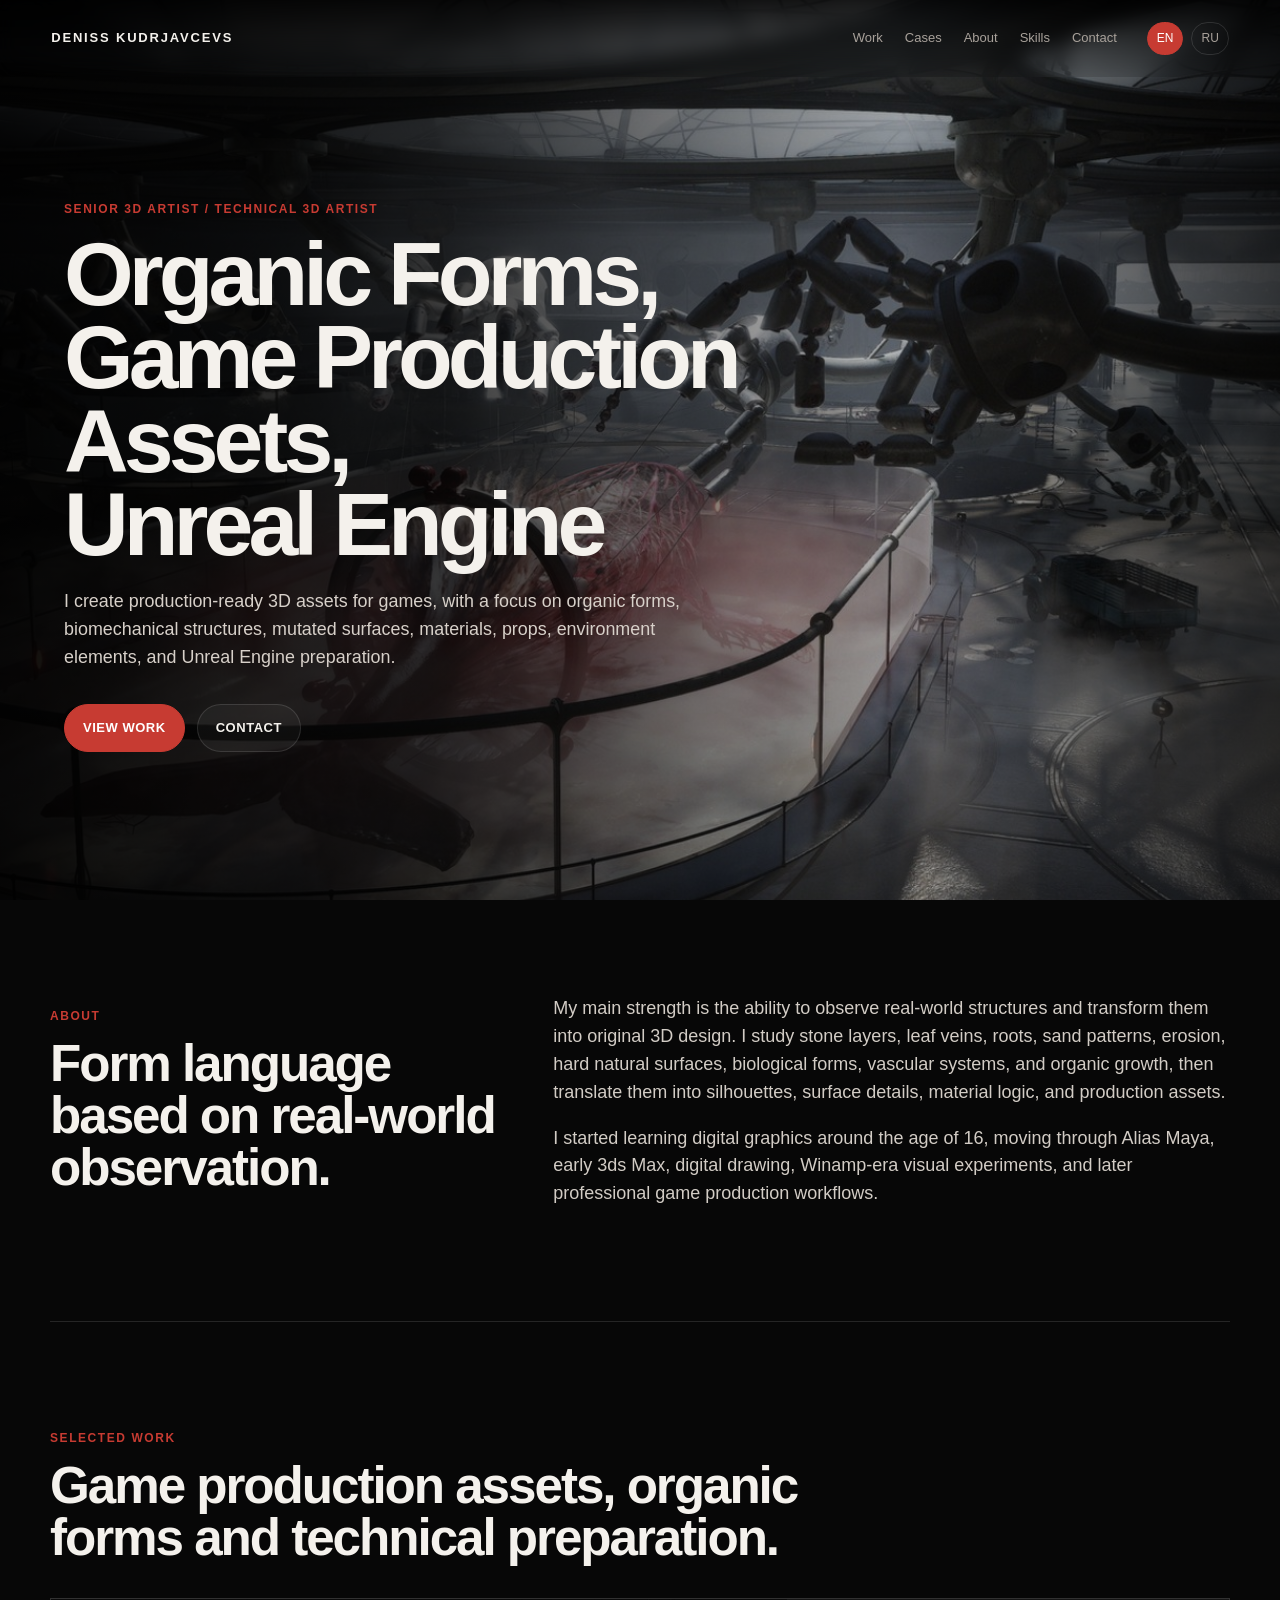
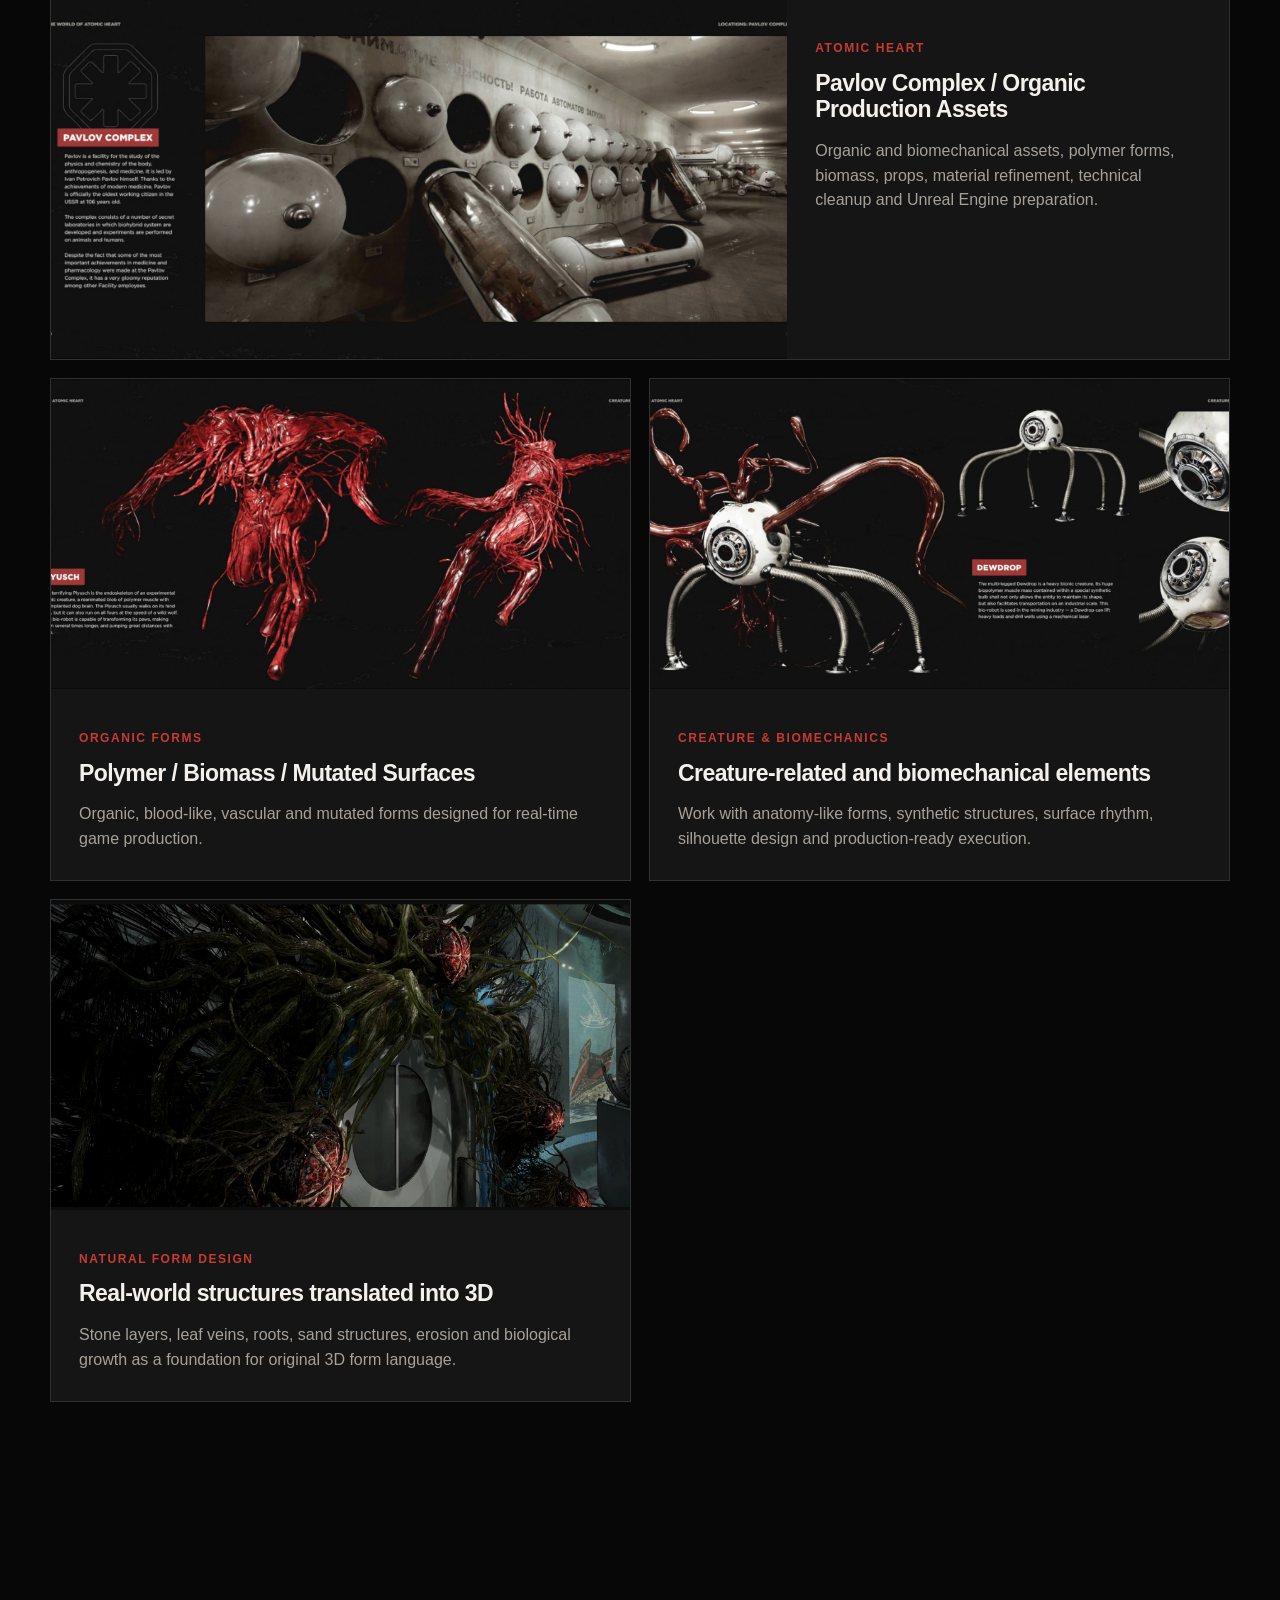
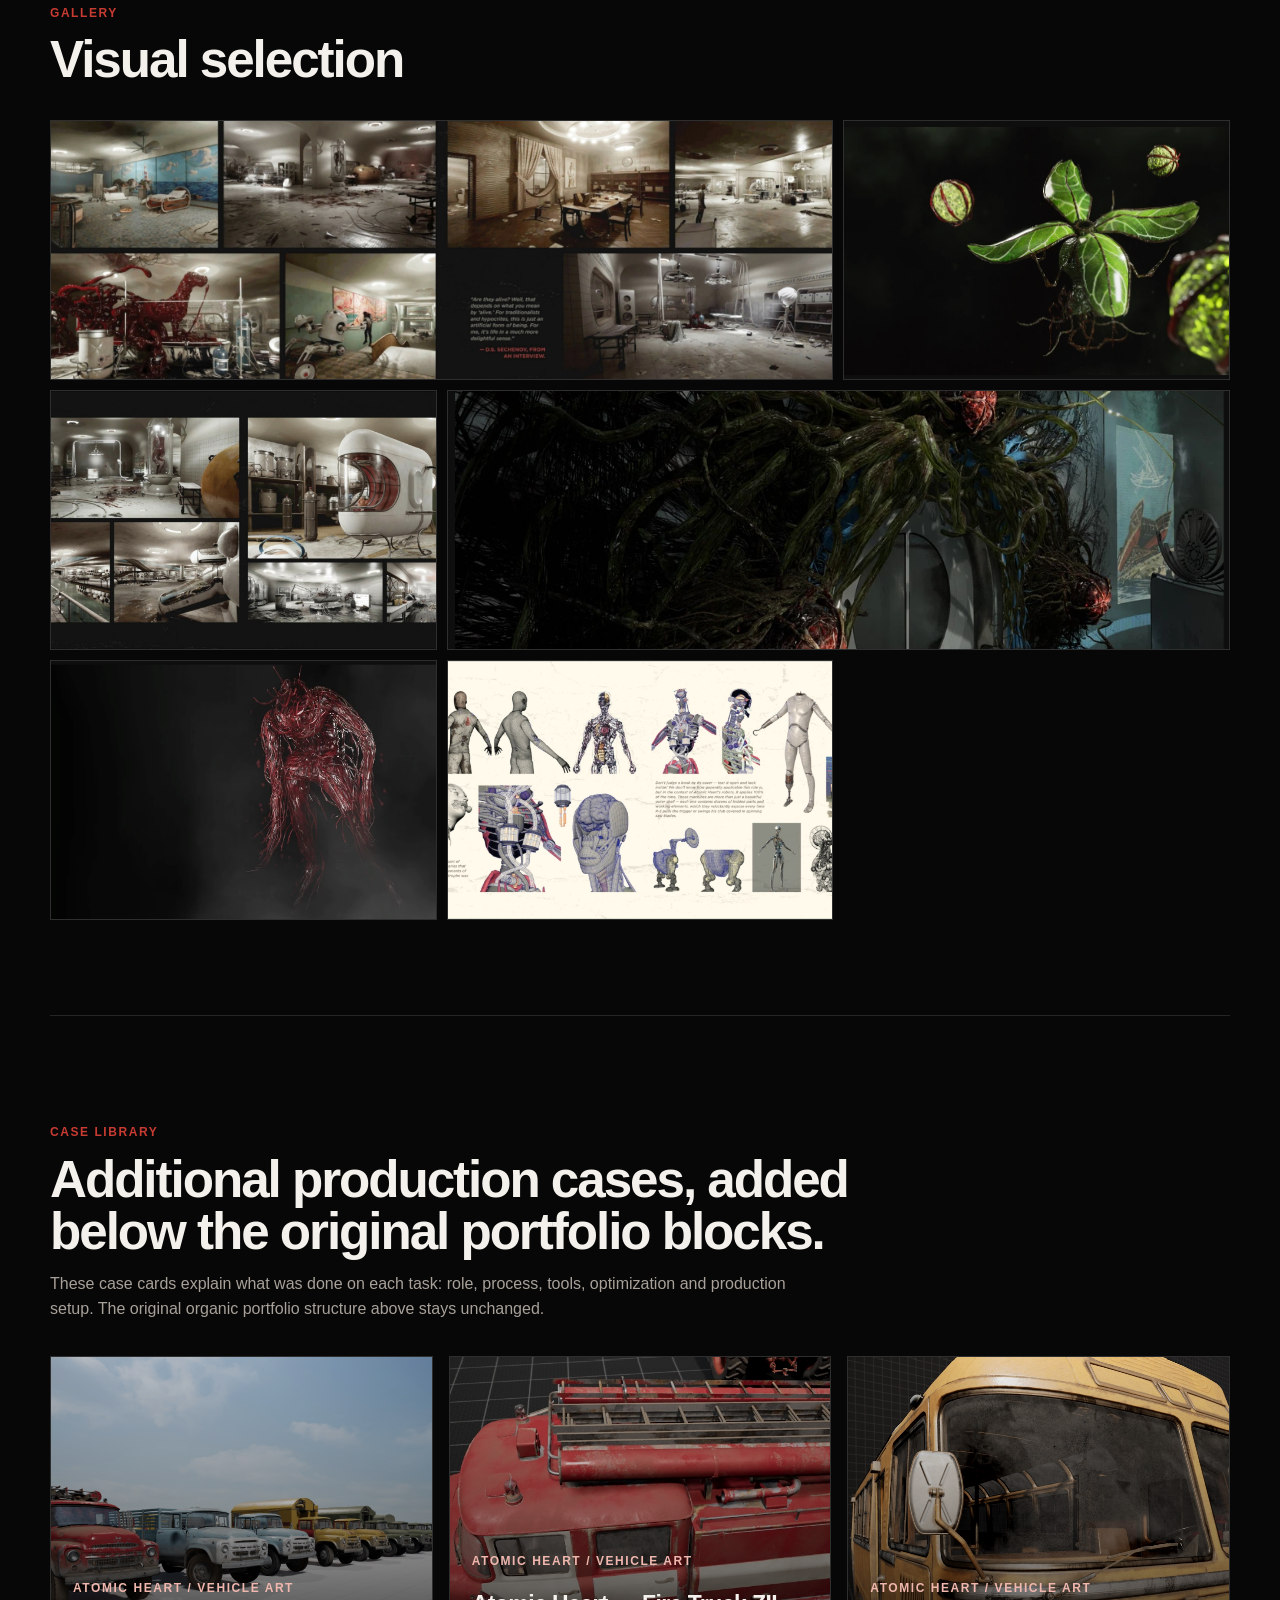
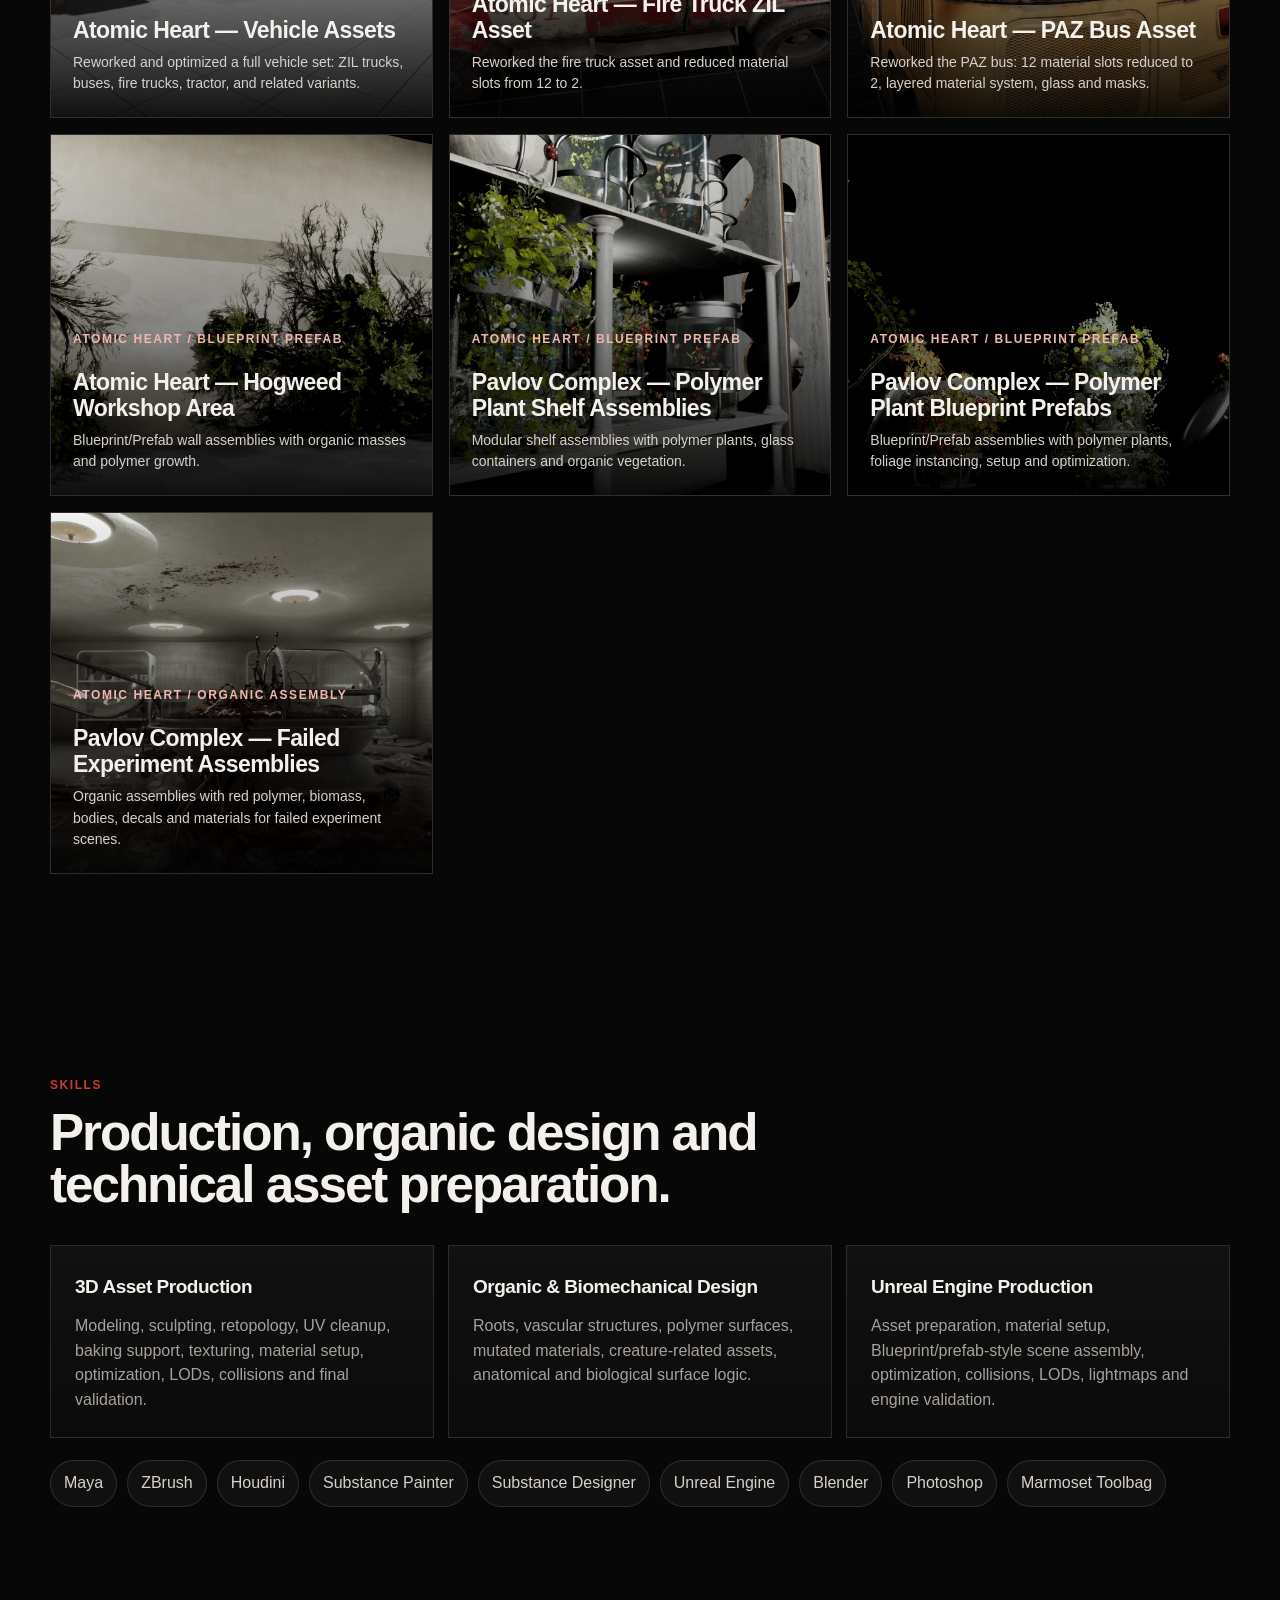
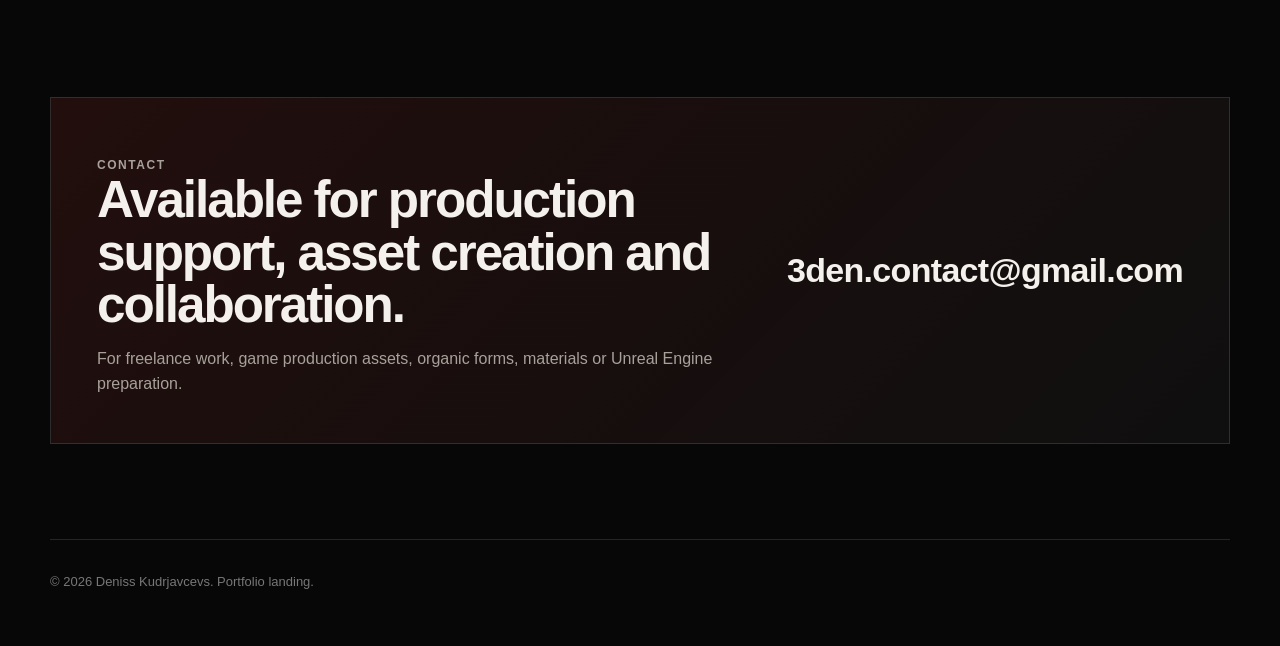
==== en.html @ f6b72273 "deniss-portfolio v2" ====
<!DOCTYPE html>
<html lang="en">
<head>
  <meta charset="UTF-8" />
  <meta name="viewport" content="width=device-width, initial-scale=1.0" />
  <title>Deniss Kudrjavcevs — 3D Artist Portfolio</title>
  <meta name="description" content="Senior 3D Artist / Technical 3D Artist portfolio. Organic forms, game production assets, Unreal Engine, materials and optimization." />
  <link rel="stylesheet" href="style.css" />
</head>
<body>
  <header class="site-header">
    <a class="logo" href="en.html">DENISS KUDRJAVCEVS</a>
    <nav class="nav">
      <a href="#work">Work</a>
      <a href="#cases">Cases</a>
      <a href="#about">About</a>
      <a href="#skills">Skills</a>
      <a href="#contact">Contact</a>
      <div class="lang-switch">
        <a class="active" href="en.html">EN</a>
        <a href="ru.html">RU</a>
      </div>
    </nav>
  </header>

  <main>
    <section class="hero">
      <div class="hero-bg"></div>
      <div class="hero-content">
        <p class="eyebrow">Senior 3D Artist / Technical 3D Artist</p>
        <h1>Organic Forms,<br>Game Production Assets,<br>Unreal Engine</h1>
        <p class="hero-text">I create production-ready 3D assets for games, with a focus on organic forms, biomechanical structures, mutated surfaces, materials, props, environment elements, and Unreal Engine preparation.</p>
        <div class="hero-buttons">
          <a class="button primary" href="#work">View Work</a>
          <a class="button secondary" href="mailto:3den.contact@gmail.com">Contact</a>
        </div>
      </div>
    </section>

    <section id="about" class="section about-grid">
      <div>
        <p class="section-label">About</p>
        <h2>Form language based on real-world observation.</h2>
      </div>
      <div class="text-block">
        <p>My main strength is the ability to observe real-world structures and transform them into original 3D design. I study stone layers, leaf veins, roots, sand patterns, erosion, hard natural surfaces, biological forms, vascular systems, and organic growth, then translate them into silhouettes, surface details, material logic, and production assets.</p>
        <p>I started learning digital graphics around the age of 16, moving through Alias Maya, early 3ds Max, digital drawing, Winamp-era visual experiments, and later professional game production workflows.</p>
      </div>
    </section>

    <section id="work" class="section">
      <div class="section-heading">
        <p class="section-label">Selected Work</p>
        <h2>Game production assets, organic forms and technical preparation.</h2>
      </div>
      <div class="work-grid">
        <article class="work-card large">
          <div class="work-image image-atomic"></div>
          <div class="work-info">
            <p class="tag">Atomic Heart</p>
            <h3>Pavlov Complex / Organic Production Assets</h3>
            <p>Organic and biomechanical assets, polymer forms, biomass, props, material refinement, technical cleanup and Unreal Engine preparation.</p>
          </div>
        </article>
        <article class="work-card">
          <div class="work-image image-organic"></div>
          <div class="work-info">
            <p class="tag">Organic Forms</p>
            <h3>Polymer / Biomass / Mutated Surfaces</h3>
            <p>Organic, blood-like, vascular and mutated forms designed for real-time game production.</p>
          </div>
        </article>
        <article class="work-card">
          <div class="work-image image-creature"></div>
          <div class="work-info">
            <p class="tag">Creature & Biomechanics</p>
            <h3>Creature-related and biomechanical elements</h3>
            <p>Work with anatomy-like forms, synthetic structures, surface rhythm, silhouette design and production-ready execution.</p>
          </div>
        </article>
        <article class="work-card">
          <div class="work-image image-natural"></div>
          <div class="work-info">
            <p class="tag">Natural Form Design</p>
            <h3>Real-world structures translated into 3D</h3>
            <p>Stone layers, leaf veins, roots, sand structures, erosion and biological growth as a foundation for original 3D form language.</p>
          </div>
        </article>
      </div>
    </section>

    <section class="section">
      <div class="section-heading">
        <p class="section-label">Gallery</p>
        <h2>Visual selection</h2>
      </div>
      <div class="gallery">
        <img class="wide" src="assets/images/atomic-heart/pavlov_02.jpg" alt="Pavlov Complex environment">
        <img src="assets/images/organic/leaf_form_01.png" alt="Leaf-inspired organic form">
        <img src="assets/images/atomic-heart/pavlov_03.jpg" alt="Pavlov Complex production environment">
        <img class="wide" src="assets/images/organic/root_wall_01.png" alt="Organic root structure">
        <img src="assets/images/organic/plyusch_mist_01.png" alt="Polymer creature form">
        <img src="assets/images/creatures/robot_anatomy_01.jpg" alt="Robot anatomy production reference">
      </div>
    </section>


    <section id="cases" class="section case-library-section">
      <div class="section-heading">
        <p class="section-label">Case Library</p>
        <h2>Additional production cases, added below the original portfolio blocks.</h2>
        <p class="section-note">These case cards explain what was done on each task: role, process, tools, optimization and production setup. The original organic portfolio structure above stays unchanged.</p>
      </div>
      <div class="case-grid" data-case-grid></div>
    </section>

    <section id="skills" class="section">
      <div class="section-heading">
        <p class="section-label">Skills</p>
        <h2>Production, organic design and technical asset preparation.</h2>
      </div>
      <div class="skills-grid">
        <div class="skill-card"><h3>3D Asset Production</h3><p>Modeling, sculpting, retopology, UV cleanup, baking support, texturing, material setup, optimization, LODs, collisions and final validation.</p></div>
        <div class="skill-card"><h3>Organic & Biomechanical Design</h3><p>Roots, vascular structures, polymer surfaces, mutated materials, creature-related assets, anatomical and biological surface logic.</p></div>
        <div class="skill-card"><h3>Unreal Engine Production</h3><p>Asset preparation, material setup, Blueprint/prefab-style scene assembly, optimization, collisions, LODs, lightmaps and engine validation.</p></div>
      </div>
      <div class="tools-line">
        <span>Maya</span><span>ZBrush</span><span>Houdini</span><span>Substance Painter</span><span>Substance Designer</span><span>Unreal Engine</span><span>Blender</span><span>Photoshop</span><span>Marmoset Toolbag</span>
      </div>
    </section>

    <section id="contact" class="section">
      <div class="contact">
        <div>
          <p class="section-label">Contact</p>
          <h2>Available for production support, asset creation and collaboration.</h2>
          <p>For freelance work, game production assets, organic forms, materials or Unreal Engine preparation.</p>
        </div>
        <a class="email" href="mailto:3den.contact@gmail.com">3den.contact@gmail.com</a>
      </div>
    </section>
  </main>


  <div class="case-modal" data-case-modal aria-hidden="true">
    <div class="case-modal-backdrop" data-close-modal></div>
    <article class="case-modal-panel" role="dialog" aria-modal="true">
      <button class="case-modal-close" type="button" data-close-modal>×</button>
      <div class="case-modal-content" data-case-modal-content></div>
    </article>
  </div>

  <footer class="footer">© <span data-year></span> Deniss Kudrjavcevs. Portfolio landing.</footer>
  <script src="data/cases.en.js"></script>
  <script src="script.js"></script>
</body>
</html>
---- style.css ----
:root {
  --bg: #070707;
  --bg-soft: #101010;
  --panel: #151515;
  --line: rgba(255,255,255,0.12);
  --text: #f4f1ec;
  --muted: #a8a19a;
  --accent: #c73b32;
  --accent-soft: rgba(199,59,50,0.14);
  --max: 1180px;
}

* { box-sizing: border-box; }
html { scroll-behavior: smooth; }
body {
  margin: 0;
  font-family: Inter, Arial, Helvetica, sans-serif;
  background: var(--bg);
  color: var(--text);
  line-height: 1.55;
}
body::before {
  content: "";
  position: fixed;
  inset: 0;
  pointer-events: none;
  opacity: .08;
  background:
    radial-gradient(circle at 20% 15%, rgba(255,255,255,.18), transparent 18%),
    linear-gradient(135deg, transparent 0 45%, rgba(255,255,255,.08) 46%, transparent 47% 100%);
  mix-blend-mode: screen;
}
a { color: inherit; text-decoration: none; }
img { max-width: 100%; display: block; }

.site-header {
  position: fixed;
  top: 0;
  left: 0;
  right: 0;
  z-index: 50;
  display: flex;
  align-items: center;
  justify-content: space-between;
  padding: 22px clamp(18px, 4vw, 54px);
  background: linear-gradient(to bottom, rgba(0,0,0,.85), rgba(0,0,0,.15));
  backdrop-filter: blur(10px);
}
.logo {
  font-size: 13px;
  font-weight: 800;
  letter-spacing: .14em;
  text-transform: uppercase;
}
.nav { display: flex; gap: 22px; align-items: center; }
.nav a {
  font-size: 13px;
  color: var(--muted);
  transition: color .2s ease;
}
.nav a:hover, .nav a.active { color: var(--text); }
.lang-switch { display: flex; gap: 8px; margin-left: 8px; }
.lang-switch a {
  border: 1px solid var(--line);
  padding: 6px 9px;
  border-radius: 999px;
  color: var(--muted);
  font-size: 12px;
}
.lang-switch a.active { background: var(--accent); color: white; border-color: var(--accent); }

.hero {
  min-height: 100vh;
  position: relative;
  display: flex;
  align-items: center;
  overflow: hidden;
  padding: 130px clamp(18px, 5vw, 70px) 90px;
}
.hero-bg {
  position: absolute;
  inset: 0;
  background:
    linear-gradient(90deg, rgba(0,0,0,.93) 0%, rgba(0,0,0,.78) 34%, rgba(0,0,0,.25) 70%, rgba(0,0,0,.75) 100%),
    url('assets/images/hero/hero_whale.jpg') center / cover no-repeat;
  transform: scale(1.02);
}
.hero-content {
  position: relative;
  z-index: 2;
  width: min(780px, 100%);
}
.eyebrow, .section-label, .tag {
  color: var(--accent);
  text-transform: uppercase;
  letter-spacing: .13em;
  font-size: 12px;
  font-weight: 800;
}
h1 {
  margin: 14px 0 22px;
  font-size: clamp(42px, 7vw, 92px);
  line-height: .93;
  letter-spacing: -.055em;
}
h2 {
  margin: 0;
  font-size: clamp(30px, 4vw, 58px);
  line-height: 1.02;
  letter-spacing: -.04em;
}
h3 {
  margin: 6px 0 12px;
  font-size: 23px;
  line-height: 1.15;
  letter-spacing: -.025em;
}
.hero-text {
  max-width: 650px;
  font-size: clamp(16px, 1.4vw, 20px);
  color: #d7d0c9;
}
.hero-buttons { display: flex; gap: 12px; flex-wrap: wrap; margin-top: 32px; }
.button {
  display: inline-flex;
  align-items: center;
  justify-content: center;
  padding: 13px 18px;
  border-radius: 999px;
  border: 1px solid var(--line);
  font-weight: 800;
  font-size: 13px;
  letter-spacing: .04em;
  text-transform: uppercase;
}
.button.primary { background: var(--accent); border-color: var(--accent); color: #fff; }
.button.secondary { background: rgba(255,255,255,.04); color: var(--text); }

.section {
  width: min(var(--max), calc(100% - 36px));
  margin: 0 auto;
  padding: 95px 0;
}
.about-grid {
  display: grid;
  grid-template-columns: .8fr 1.2fr;
  gap: 52px;
  border-bottom: 1px solid var(--line);
}
.text-block p { margin-top: 0; color: #d2ccc5; font-size: 18px; }
.section-heading { margin-bottom: 34px; max-width: 860px; }

.work-grid {
  display: grid;
  grid-template-columns: repeat(2, minmax(0, 1fr));
  gap: 18px;
}
.work-card {
  background: var(--panel);
  border: 1px solid var(--line);
  overflow: hidden;
  min-height: 100%;
}
.work-card.large { grid-column: span 2; display: grid; grid-template-columns: 1.25fr .75fr; }
.work-image {
  min-height: 360px;
  background-size: cover;
  background-position: center;
  filter: saturate(.95) contrast(1.02);
}
.work-card:not(.large) .work-image { min-height: 310px; }
.work-info { padding: 28px; }
.work-info p:not(.tag) { color: var(--muted); margin-bottom: 0; }
.image-atomic { background-image: url('assets/images/atomic-heart/pavlov_01.jpg'); }
.image-organic { background-image: url('assets/images/organic/plyusch_render_01.jpg'); }
.image-creature { background-image: url('assets/images/creatures/dewdrop_01.jpg'); }
.image-natural { background-image: url('assets/images/organic/root_wall_01.png'); }

.gallery {
  display: grid;
  grid-template-columns: repeat(3, 1fr);
  gap: 10px;
}
.gallery img {
  width: 100%;
  height: 260px;
  object-fit: cover;
  background: #111;
  border: 1px solid var(--line);
}
.gallery img.wide { grid-column: span 2; }

.skills-grid {
  display: grid;
  grid-template-columns: repeat(3, 1fr);
  gap: 14px;
}
.skill-card {
  border: 1px solid var(--line);
  background: linear-gradient(180deg, rgba(255,255,255,.04), rgba(255,255,255,.015));
  padding: 24px;
}
.skill-card h3 { font-size: 19px; }
.skill-card p { color: var(--muted); margin-bottom: 0; }
.tools-line {
  display: flex;
  flex-wrap: wrap;
  gap: 10px;
  margin-top: 22px;
}
.tools-line span {
  border: 1px solid var(--line);
  background: var(--bg-soft);
  padding: 10px 13px;
  border-radius: 999px;
  color: #d8d1ca;
}

.contact {
  background: linear-gradient(135deg, var(--accent-soft), rgba(255,255,255,.03));
  border: 1px solid var(--line);
  padding: 46px;
  display: flex;
  justify-content: space-between;
  gap: 24px;
  align-items: center;
}
.contact p { color: var(--muted); margin-bottom: 0; max-width: 620px; }
.email { font-size: clamp(20px, 3vw, 34px); font-weight: 900; letter-spacing: -.02em; }
.footer {
  width: min(var(--max), calc(100% - 36px));
  margin: 0 auto;
  padding: 32px 0 54px;
  color: #777;
  font-size: 13px;
  border-top: 1px solid var(--line);
}

@media (max-width: 860px) {
  .site-header { align-items: flex-start; gap: 16px; flex-direction: column; }
  .nav { gap: 14px; flex-wrap: wrap; }
  .about-grid, .work-card.large, .work-grid, .skills-grid { grid-template-columns: 1fr; }
  .work-card.large { grid-column: auto; }
  .gallery { grid-template-columns: 1fr; }
  .gallery img, .gallery img.wide { grid-column: auto; height: 240px; }
  .contact { flex-direction: column; align-items: flex-start; padding: 28px; }
  .hero { padding-top: 190px; }
}


/* Additive case library: appended below original portfolio blocks */
.section-note {
  color: var(--muted);
  max-width: 760px;
  font-size: 16px;
  margin-top: 14px;
}
.case-library-section {
  border-top: 1px solid var(--line);
}
.case-grid {
  display: grid;
  grid-template-columns: repeat(3, minmax(0, 1fr));
  gap: 16px;
}
.case-card {
  position: relative;
  min-height: 360px;
  border: 1px solid var(--line);
  background: #111;
  overflow: hidden;
  cursor: pointer;
  text-align: left;
  color: var(--text);
  padding: 0;
  font: inherit;
}
.case-card img {
  width: 100%;
  height: 100%;
  min-height: 360px;
  object-fit: cover;
  filter: saturate(.95) contrast(1.04);
  transform: scale(1.01);
  transition: transform .45s ease, filter .45s ease;
}
.case-card:hover img {
  transform: scale(1.06);
  filter: saturate(1.05) contrast(1.08) brightness(.8);
}
.case-card-overlay {
  position: absolute;
  inset: 0;
  display: flex;
  flex-direction: column;
  justify-content: flex-end;
  gap: 8px;
  padding: 22px;
  background: linear-gradient(to top, rgba(0,0,0,.92) 0%, rgba(0,0,0,.45) 42%, rgba(0,0,0,.05) 100%);
}
.case-card .tag { color: #f0b7ae; }
.case-card h3 {
  margin: 0;
  font-size: 23px;
}
.case-card p:not(.tag) {
  margin: 0;
  color: #d8d1ca;
  font-size: 14px;
}
.case-modal {
  position: fixed;
  inset: 0;
  z-index: 100;
  display: none;
}
.case-modal.is-open { display: block; }
.case-modal-backdrop {
  position: absolute;
  inset: 0;
  background: rgba(0,0,0,.78);
  backdrop-filter: blur(8px);
}
.case-modal-panel {
  position: relative;
  width: min(1180px, calc(100% - 28px));
  max-height: calc(100vh - 28px);
  margin: 14px auto;
  overflow: auto;
  border: 1px solid var(--line);
  background: #0b0b0b;
  box-shadow: 0 24px 90px rgba(0,0,0,.65);
}
.case-modal-close {
  position: sticky;
  top: 14px;
  float: right;
  z-index: 3;
  margin: 14px;
  width: 42px;
  height: 42px;
  border-radius: 999px;
  border: 1px solid var(--line);
  background: rgba(0,0,0,.75);
  color: white;
  font-size: 27px;
  cursor: pointer;
}
.case-modal-content { padding: 28px; }
.case-modal-hero {
  display: grid;
  grid-template-columns: 1.15fr .85fr;
  gap: 28px;
  align-items: start;
}
.case-modal-hero img {
  width: 100%;
  min-height: 420px;
  max-height: 620px;
  object-fit: cover;
  border: 1px solid var(--line);
}
.case-modal-text h2 { margin-top: 8px; }
.case-meta {
  margin: 18px 0;
  padding: 16px;
  border: 1px solid var(--line);
  background: rgba(255,255,255,.035);
  color: #d8d1ca;
}
.case-modal-text p { color: #d8d1ca; }
.case-process {
  padding-left: 20px;
  color: #d8d1ca;
}
.case-process li { margin: 7px 0; }
.case-tools {
  display: flex;
  flex-wrap: wrap;
  gap: 8px;
  margin-top: 16px;
}
.case-tools span {
  border: 1px solid var(--line);
  padding: 8px 11px;
  border-radius: 999px;
  background: var(--bg-soft);
  color: #d8d1ca;
  font-size: 13px;
}
.case-modal-gallery {
  display: grid;
  grid-template-columns: repeat(3, 1fr);
  gap: 10px;
  margin-top: 28px;
}
.case-modal-gallery img {
  width: 100%;
  height: 230px;
  object-fit: cover;
  border: 1px solid var(--line);
  background: #111;
}
@media (max-width: 900px) {
  .case-grid { grid-template-columns: 1fr; }
  .case-modal-hero { grid-template-columns: 1fr; }
  .case-modal-gallery { grid-template-columns: 1fr; }
  .case-modal-hero img { min-height: 280px; }
}
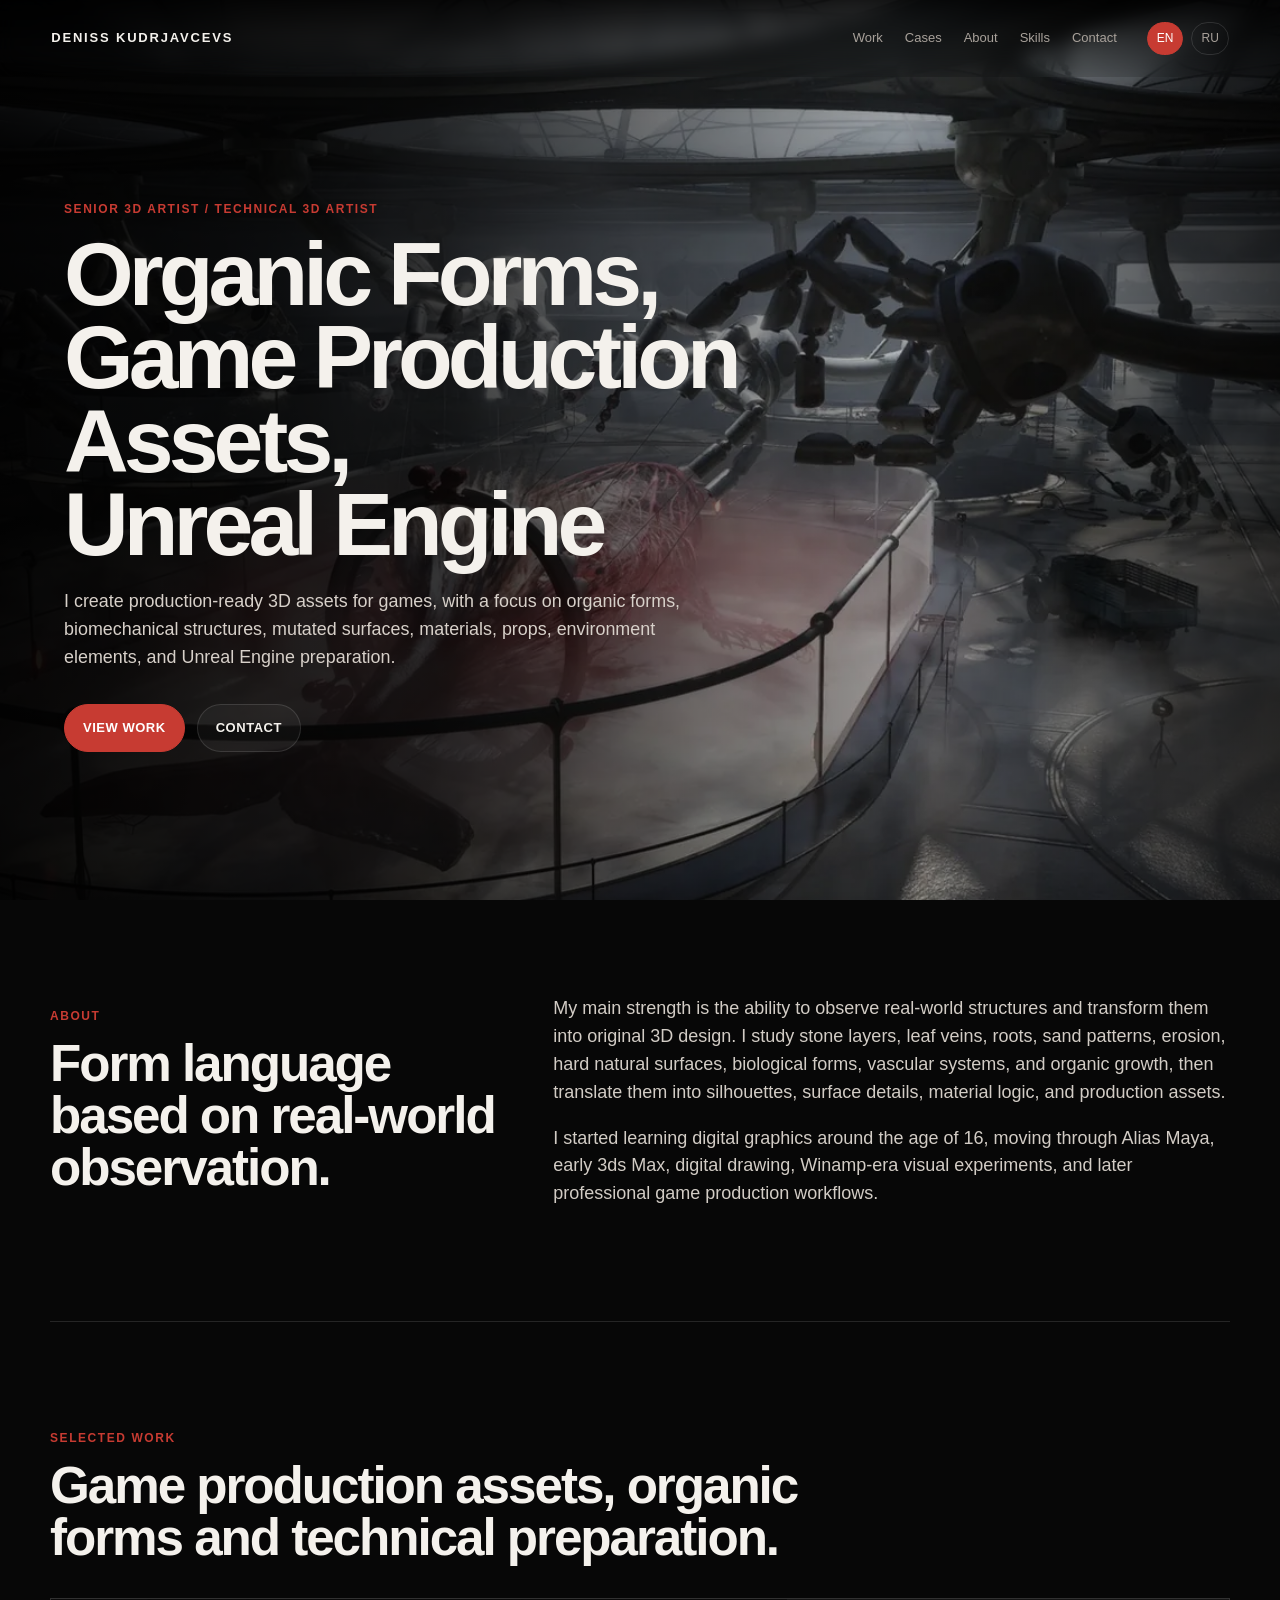
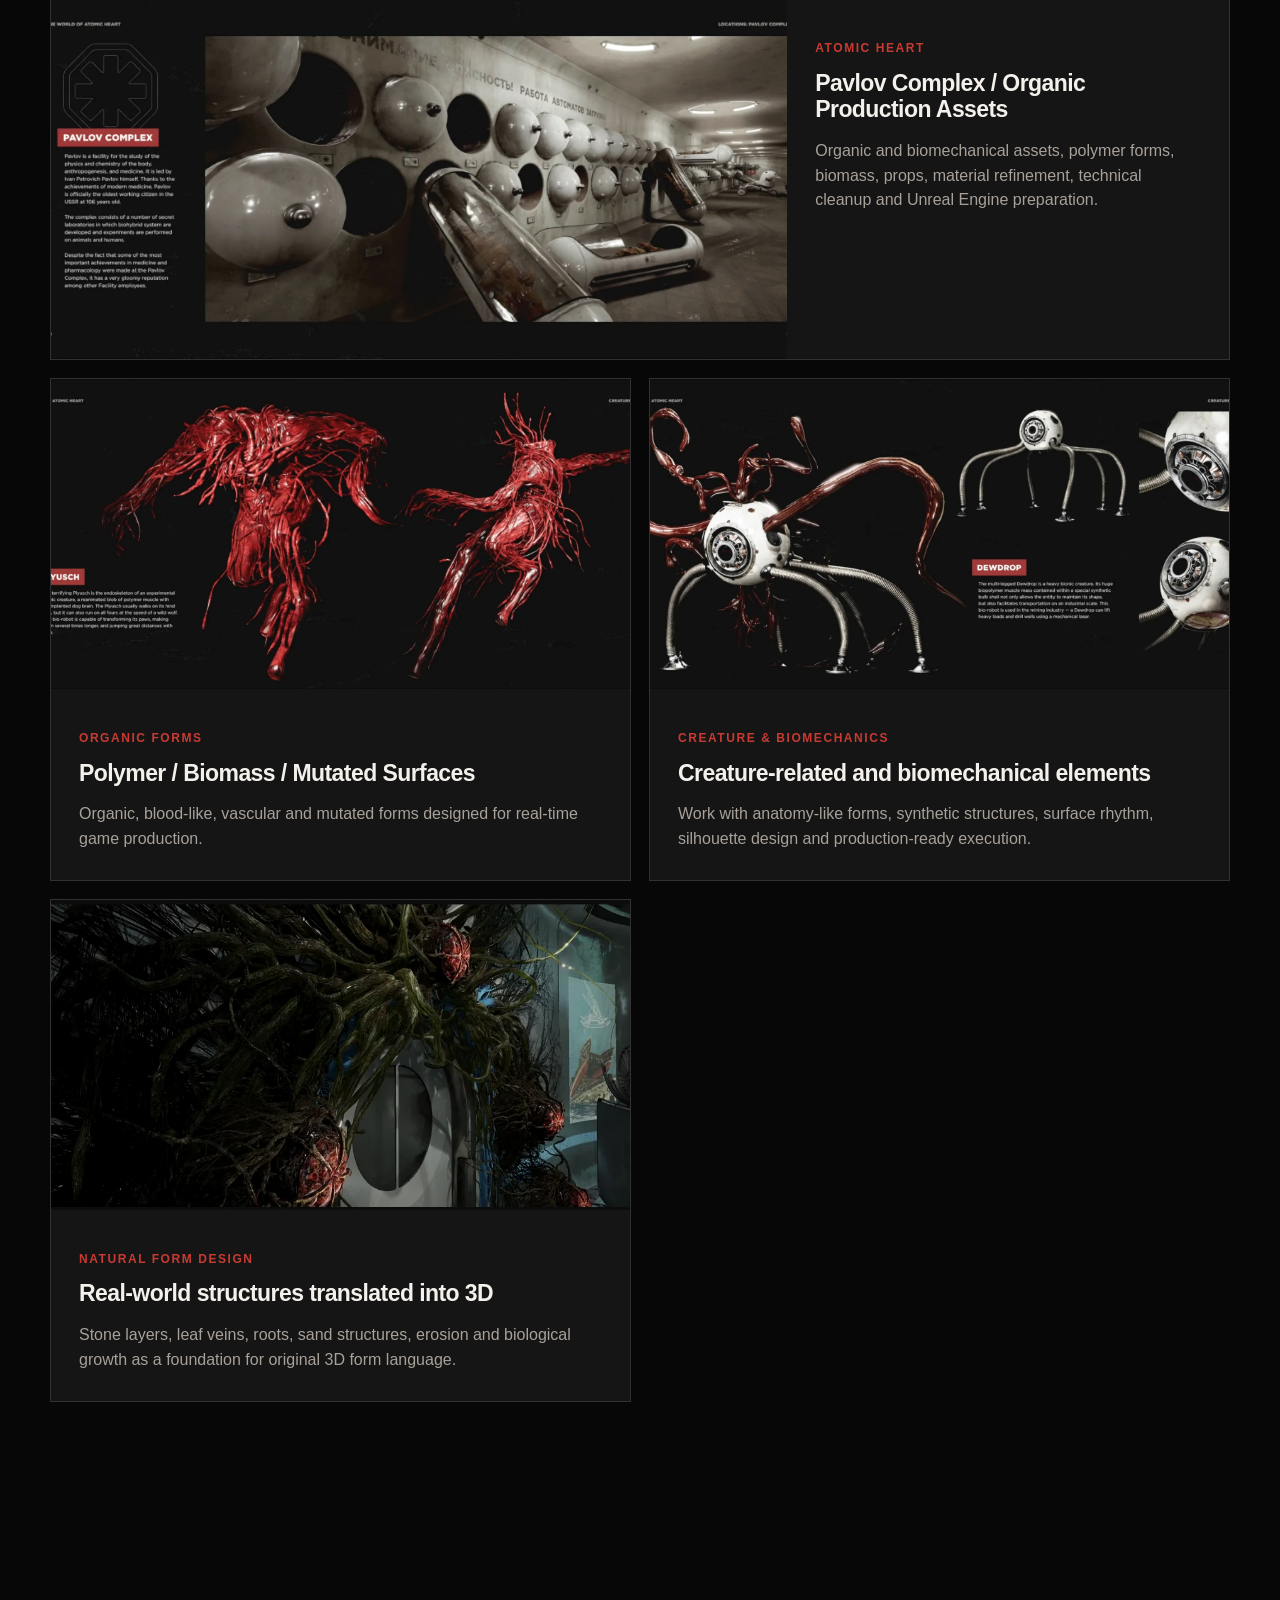
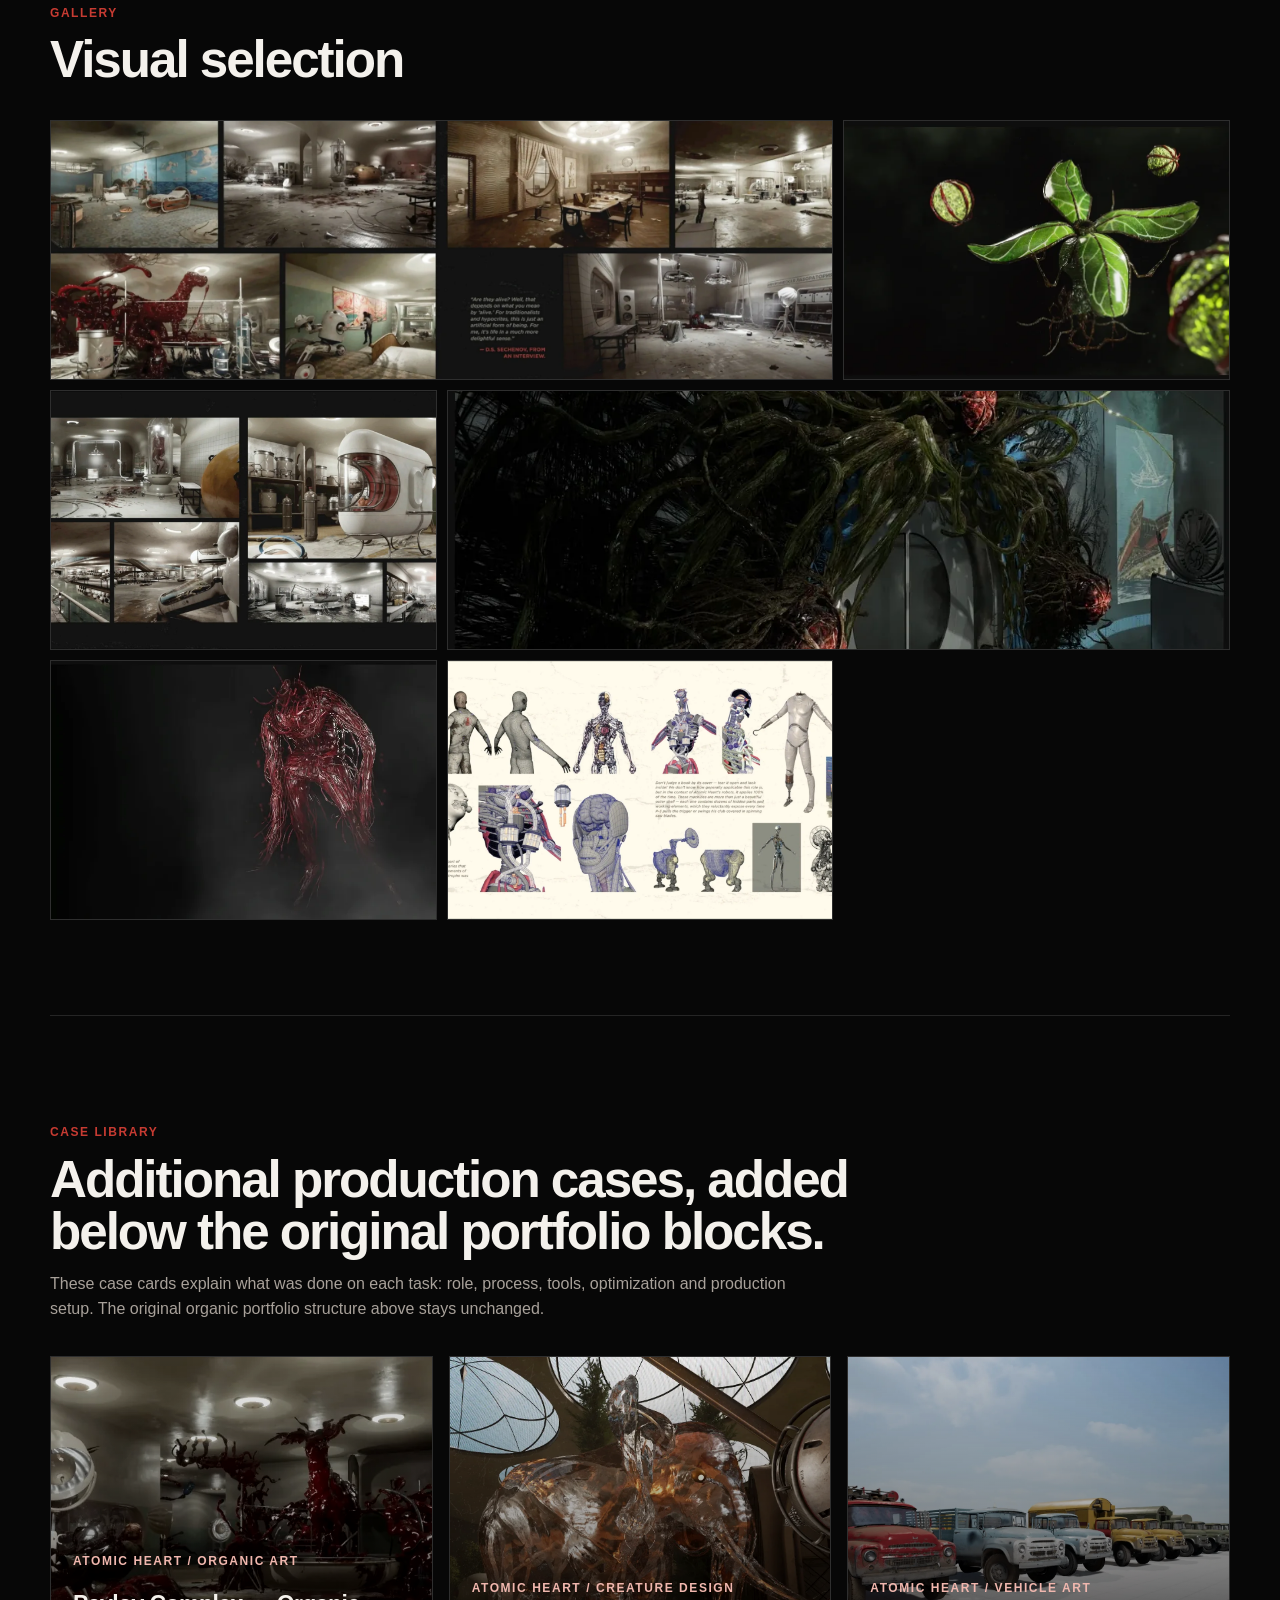
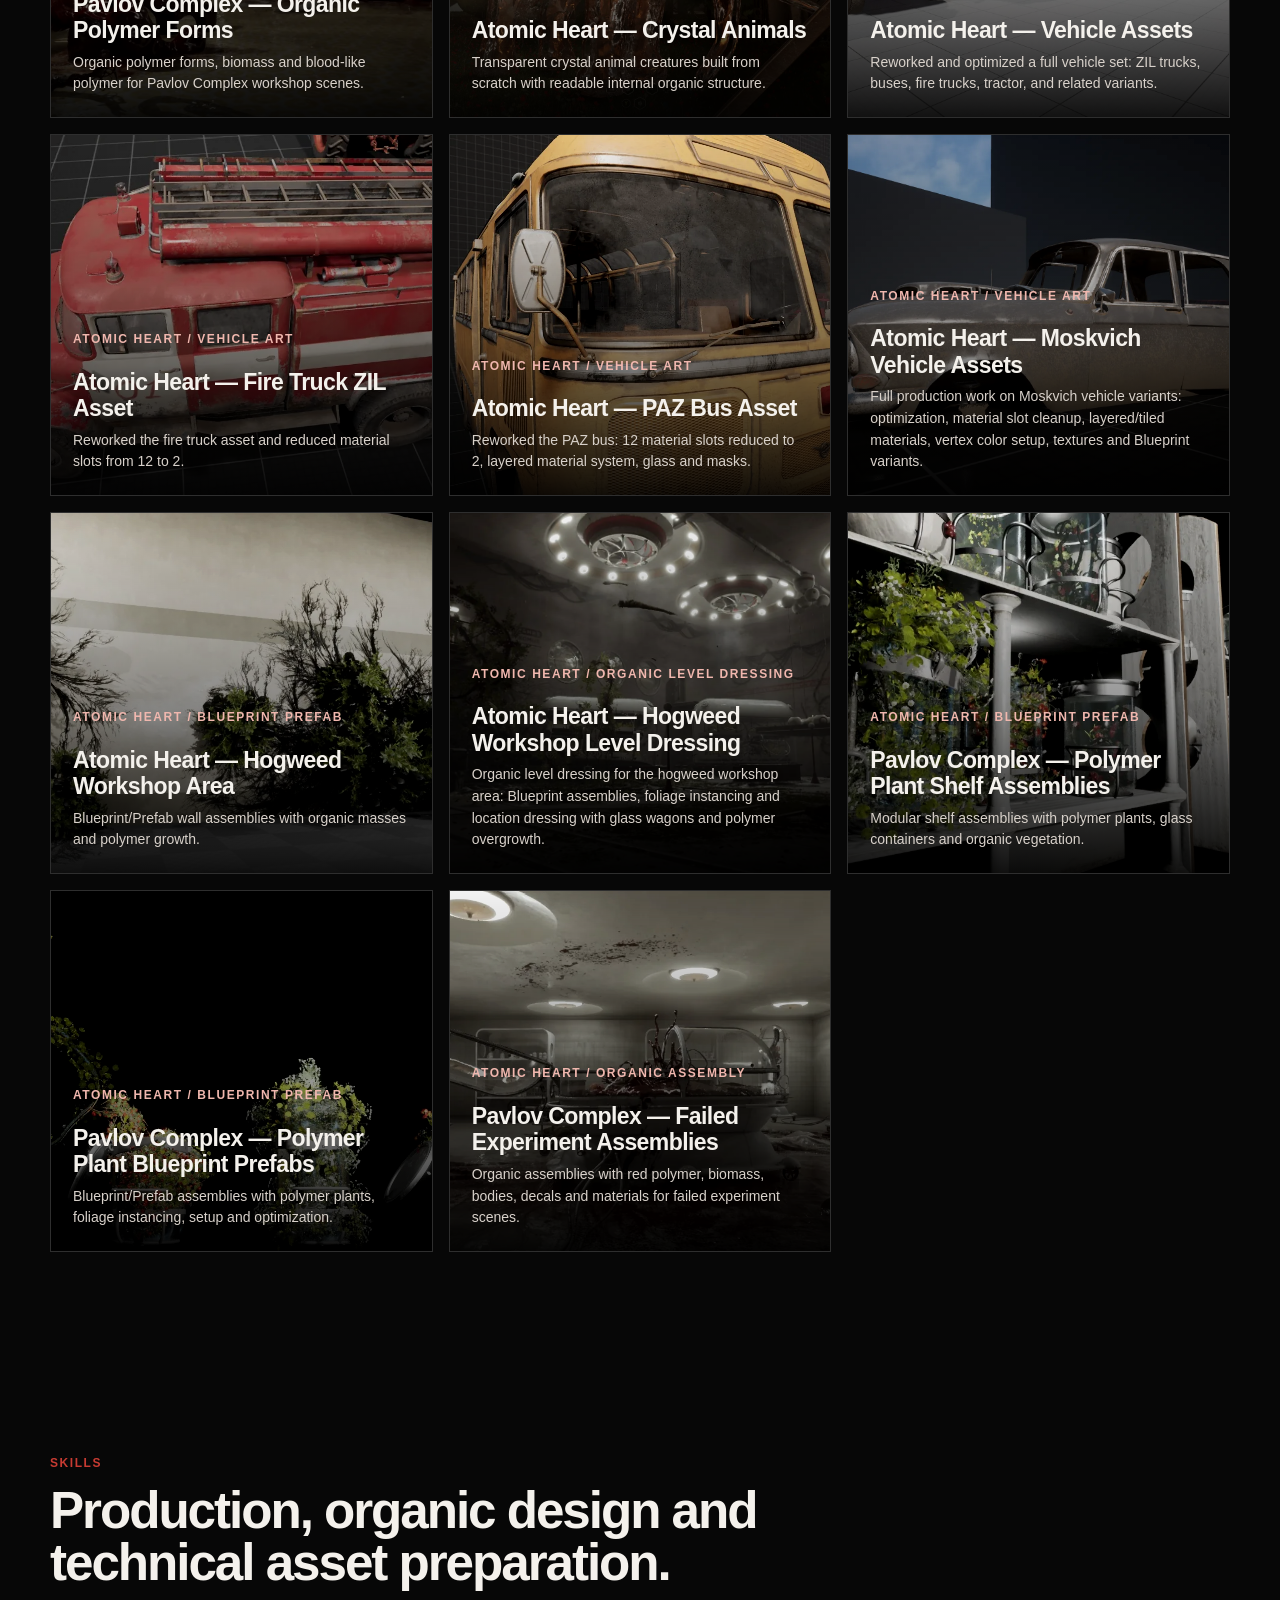
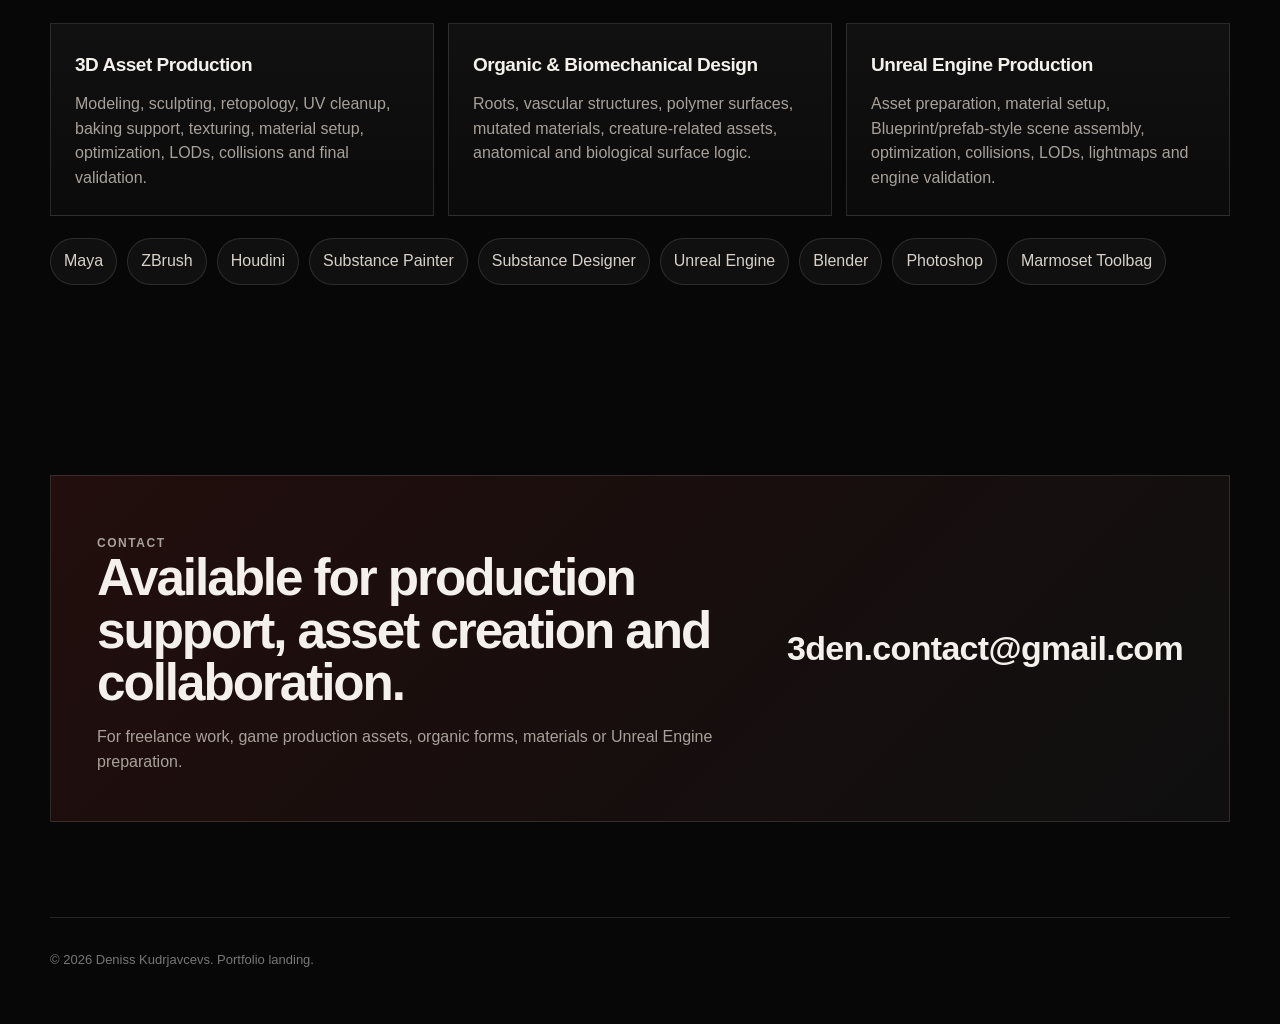
==== commit 617dea93: "Update portfolio v6" ====
--- a/en.html
+++ b/en.html
@@ -2,7 +2,7 @@
 <html lang="en">
 <head>
   <meta charset="UTF-8" />
-  <meta name="viewport" content="width=device-width, initial-scale=1.0" />
+  <meta name="viewport" content="width=device-width, initial-scale=1.0, viewport-fit=cover" />
   <title>Deniss Kudrjavcevs — 3D Artist Portfolio</title>
   <meta name="description" content="Senior 3D Artist / Technical 3D Artist portfolio. Organic forms, game production assets, Unreal Engine, materials and optimization." />
   <link rel="stylesheet" href="style.css" />
@@ -95,12 +95,12 @@
         <h2>Visual selection</h2>
       </div>
       <div class="gallery">
-        <img class="wide" src="assets/images/atomic-heart/pavlov_02.jpg" alt="Pavlov Complex environment">
-        <img src="assets/images/organic/leaf_form_01.png" alt="Leaf-inspired organic form">
-        <img src="assets/images/atomic-heart/pavlov_03.jpg" alt="Pavlov Complex production environment">
-        <img class="wide" src="assets/images/organic/root_wall_01.png" alt="Organic root structure">
-        <img src="assets/images/organic/plyusch_mist_01.png" alt="Polymer creature form">
-        <img src="assets/images/creatures/robot_anatomy_01.jpg" alt="Robot anatomy production reference">
+        <img class="wide" src="assets/images/atomic-heart/pavlov_02.webp" alt="Pavlov Complex environment">
+        <img src="assets/images/organic/leaf_form_01.webp" alt="Leaf-inspired organic form">
+        <img src="assets/images/atomic-heart/pavlov_03.webp" alt="Pavlov Complex production environment">
+        <img class="wide" src="assets/images/organic/root_wall_01.webp" alt="Organic root structure">
+        <img src="assets/images/organic/plyusch_mist_01.webp" alt="Polymer creature form">
+        <img src="assets/images/creatures/robot_anatomy_01.webp" alt="Robot anatomy production reference">
       </div>
     </section>
 
--- a/style.css
+++ b/style.css
@@ -82,7 +82,7 @@
   inset: 0;
   background:
     linear-gradient(90deg, rgba(0,0,0,.93) 0%, rgba(0,0,0,.78) 34%, rgba(0,0,0,.25) 70%, rgba(0,0,0,.75) 100%),
-    url('assets/images/hero/hero_whale.jpg') center / cover no-repeat;
+    url('assets/images/hero/hero_whale.webp') center / cover no-repeat;
   transform: scale(1.02);
 }
 .hero-content {
@@ -171,10 +171,10 @@
 .work-card:not(.large) .work-image { min-height: 310px; }
 .work-info { padding: 28px; }
 .work-info p:not(.tag) { color: var(--muted); margin-bottom: 0; }
-.image-atomic { background-image: url('assets/images/atomic-heart/pavlov_01.jpg'); }
-.image-organic { background-image: url('assets/images/organic/plyusch_render_01.jpg'); }
-.image-creature { background-image: url('assets/images/creatures/dewdrop_01.jpg'); }
-.image-natural { background-image: url('assets/images/organic/root_wall_01.png'); }
+.image-atomic { background-image: url('assets/images/atomic-heart/pavlov_01.webp'); }
+.image-organic { background-image: url('assets/images/organic/plyusch_render_01.webp'); }
+.image-creature { background-image: url('assets/images/creatures/dewdrop_01.webp'); }
+.image-natural { background-image: url('assets/images/organic/root_wall_01.webp'); }
 
 .gallery {
   display: grid;
@@ -407,3 +407,106 @@
   .case-modal-gallery { grid-template-columns: 1fr; }
   .case-modal-hero img { min-height: 280px; }
 }
+
+/* Safe fullscreen image viewer — additive only, keeps original layout and cases intact */
+.case-image-button {
+  display: block;
+  width: 100%;
+  border: 0;
+  padding: 0;
+  margin: 0;
+  background: transparent;
+  cursor: zoom-in;
+  color: inherit;
+}
+.case-image-button img {
+  width: 100%;
+  display: block;
+}
+.case-modal-gallery .case-image-button img {
+  height: 230px;
+  object-fit: cover;
+  border: 1px solid var(--line);
+  background: #111;
+}
+.case-modal-hero .case-image-button img {
+  min-height: 420px;
+  max-height: 620px;
+  object-fit: cover;
+  border: 1px solid var(--line);
+}
+.image-viewer {
+  position: fixed;
+  inset: 0;
+  z-index: 300;
+  display: none;
+  align-items: center;
+  justify-content: center;
+  width: 100vw;
+  height: 100vh;
+  height: 100dvh;
+  padding: max(14px, env(safe-area-inset-top)) max(14px, env(safe-area-inset-right)) max(14px, env(safe-area-inset-bottom)) max(14px, env(safe-area-inset-left));
+  overflow: hidden;
+}
+.image-viewer.is-open { display: flex; }
+.image-viewer-backdrop {
+  position: absolute;
+  inset: 0;
+  background: rgba(0,0,0,.92);
+  backdrop-filter: blur(8px);
+}
+.image-viewer-img {
+  position: relative;
+  z-index: 2;
+  max-width: calc(100vw - 112px);
+  max-height: calc(100dvh - 44px);
+  object-fit: contain;
+  border: 1px solid var(--line);
+  background: #050505;
+  box-shadow: 0 24px 90px rgba(0,0,0,.8);
+}
+.image-viewer-close,
+.image-viewer-arrow {
+  position: fixed;
+  z-index: 3;
+  border: 1px solid var(--line);
+  background: rgba(0,0,0,.68);
+  color: #fff;
+  cursor: pointer;
+  backdrop-filter: blur(8px);
+}
+.image-viewer-close {
+  top: max(14px, env(safe-area-inset-top));
+  right: max(14px, env(safe-area-inset-right));
+  width: 46px;
+  height: 46px;
+  border-radius: 999px;
+  font-size: 28px;
+}
+.image-viewer-arrow {
+  top: 50%;
+  transform: translateY(-50%);
+  width: 46px;
+  height: 64px;
+  border-radius: 999px;
+  font-size: 42px;
+  line-height: 1;
+}
+.image-viewer-prev { left: max(14px, env(safe-area-inset-left)); }
+.image-viewer-next { right: max(14px, env(safe-area-inset-right)); }
+@media (max-width: 900px) {
+  body { overflow-x: hidden; }
+  .case-modal-panel {
+    width: min(100%, calc(100% - 16px));
+    max-height: calc(100dvh - 16px);
+    margin: 8px auto;
+  }
+  .case-modal-content { padding: 18px; }
+  .case-modal-hero .case-image-button img { min-height: 260px; max-height: 52dvh; }
+  .case-modal-gallery .case-image-button img { height: auto; max-height: 62dvh; object-fit: contain; }
+  .image-viewer { padding: 10px; }
+  .image-viewer-img { max-width: calc(100vw - 20px); max-height: calc(100dvh - 88px); }
+  .image-viewer-arrow { width: 42px; height: 54px; font-size: 34px; background: rgba(0,0,0,.52); }
+  .image-viewer-prev { left: 10px; }
+  .image-viewer-next { right: 10px; }
+}
